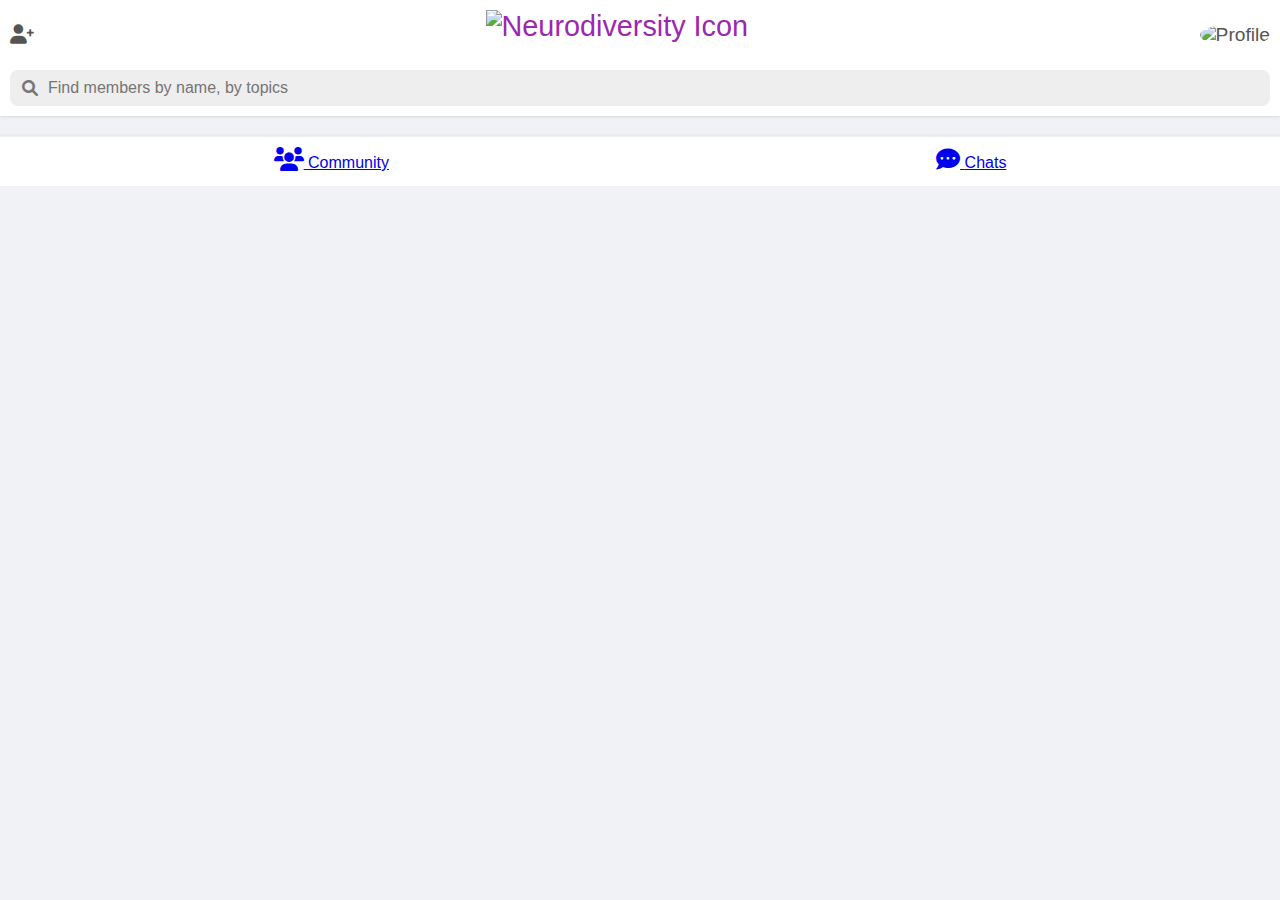
==== index.html @ 848175fd "initial commit" ====
<!DOCTYPE html>
<html lang="en">
<head>
    <meta charset="UTF-8">
    <meta name="viewport" content="width=device-width, initial-scale=1.0">
    <title>Gente strana</title>
    <link rel="stylesheet" href="style.css">
    <link rel="stylesheet" href="https://cdnjs.cloudflare.com/ajax/libs/font-awesome/6.0.0/css/all.min.css" integrity="sha512-9usAa10IRO0HhonpyAIVpjrylPvoDwiPUiKdWk5t3PyolY1cOd4DSE0Ga+ri4AuTroPR5aQvXU9xC6qOPnzFeg==" crossorigin="anonymous" referrerpolicy="no-referrer" /> <!-- Font Awesome for icons -->
</head>
<body>

    <header>
        <div class="top-bar">
            <div class="top-bar-left">
                <i class="fas fa-user-plus"></i>
            </div>
      
            <div class="top-bar-center">
                <img src="https://cdn-icons-png.flaticon.com/512/14733/14733787.png" alt="Neurodiversity Icon" class="neurodiversity-icon">
            </div>
            
                
            <div class="top-bar-right">
                <img src="https://randomuser.me/api/portraits/thumb/men/75.jpg" alt="Profile" class="profile-thumb">
            </div>
        </div>
        <div class="search-bar">
            <i class="fas fa-search"></i>
            <input type="text" placeholder="Find members by name, by topics">
        </div>
    </header>

    <main class="content">
    </main>

    <footer>
        <nav class="bottom-nav">
            <div class="nav-item active">
                <a href="index.html" class="nav-link"> <i class="fas fa-users"></i> <span>Community</span> </a>
            </div>
            <div class="nav-item">
                <a href="chats.html" class="nav-link"> <i class="fas fa-comment-dots"></i> <span>Chats</span> </a>
            </div>
        </nav>
        
    </footer>

      
</body>
<script src="dynamicProfiles.js"></script>  <!-- Link to dynamicProfiles.js (load first) -->
<script src="search_bar.js"></script>         <!-- Link to script.js -->
</html>
---- style.css ----
body {
    font-family: sans-serif;
    margin: 0;
    background-color: #f0f2f5; /* Light grey background */
    color: #333;
}

/* Top Bar */
header {
    background-color: #fff;
    padding: 10px;
    box-shadow: 0 1px 3px rgba(0,0,0,0.1);
}

.neurodiversity-icon {
    height: 50px; /* Adjust size as needed */
    width: auto; /* Maintain aspect ratio */
    display: block; /* To ensure proper vertical alignment */
}

.top-bar {
    display: flex;
    justify-content: space-between;
    align-items: center;
    padding-bottom: 10px;
}

.top-bar-left, .top-bar-right {
    font-size: 1.2em;
    color: #555;
}
.top-bar-center {
    color: #9c27b0; /* Purple color like chat bubble */
    font-size: 1.8em;
}

.profile-thumb {
    width: 30px;
    height: 30px;
    border-radius: 50%;
}


/* Search Bar */
.search-bar {
    display: flex;
    align-items: center;
    background-color: #eee;
    border-radius: 8px;
    padding: 8px 12px;
}

.search-bar i {
    color: #777;
    margin-right: 8px;
}

.search-bar input {
    border: none;
    background-color: transparent;
    width: 100%;
    font-size: 1em;
    outline: none; /* Remove focus outline */
}


/* Content and Profile Cards */
.content {
    padding: 10px;
}

.profile-card {
    background-color: #fff;
    border-radius: 10px;
    margin-bottom: 10px;
    padding: 15px;
    display: flex;
    align-items: flex-start;
    box-shadow: 0 1px 3px rgba(0,0,0,0.1);
}

.profile-card.new-profile {
    border-top: 4px solid #2ecc71; /* Green for "NEW" profiles */
}
.profile-card.popular-profile {
    border-top: 4px solid #f39c12; /* Orange/Yellow for "Popular" profiles */
}


.profile-image {
    position: relative; /* For badges positioning */
    margin-right: 15px;
}

.profile-pic {
    width: 140px; /* Increased size */
    height: 140px; /* Increased size */
    border-radius: 20%; /* less:it becoems a square, more, it becomes a circle */
    object-fit: cover;
}




.online-indicator {
    position: absolute;
    bottom: 5px;
    right: 5px;
    width: 12px;
    height: 12px;
    background-color: #2ecc71; /* Green for online */
    border-radius: 50%;
    border: 2px solid #fff;
}

.new-badge, .popular-badge {
    position: absolute;
    top: -8px;
    left: -8px;
    background-color: #2ecc71; /* Green for NEW badge */
    color: white;
    padding: 5px 8px;
    border-radius: 8px;
    font-size: 0.8em;
}
.popular-badge {
    background-color: #f39c12; /* Orange/Yellow for Popular badge */
}


.profile-details {
    flex: 1; /* Take remaining space */
}

.profile-header {
    margin-bottom: 8px;
}

.name {
    font-weight: bold;
    font-size: 1.1em;
    color: #333;
}

.description {
    color: #555;
    line-height: 1.4;
    margin-bottom: 10px;
}

.languages {
    display: flex;
    gap: 15px;
    font-size: 0.9em;
    color: #666;
}

.languages span {
    display: flex;
    align-items: center;
    gap: 5px;
}

.languages img {
    width: 20px;
    height: 15px;
    object-fit: contain; /* Keep aspect ratio */
    border: 1px solid #ddd; /* Optional border for flags */
}
.level {
    background-color: #ddd;
    color: #555;
    padding: 2px 5px;
    border-radius: 5px;
    font-size: 0.8em;
}


/* Bottom Navigation */
footer {
    background-color: #fff;
    padding: 10px 0;
    border-top: 1px solid #eee;
    box-shadow: 0 -1px 3px rgba(0,0,0,0.05);
}

.bottom-nav {
    display: flex;
    justify-content: space-around;
    align-items: center;
}

.nav-item {
    display: flex;
    flex-direction: column;
    align-items: center;
    color: #777;
    cursor: pointer;
}

.nav-item.active {
    color: #9c27b0; /* Purple for active item */
}

.nav-item i {
    font-size: 1.5em;
    margin-bottom: 5px;
}


/* Responsive adjustments (Optional, but good practice) */
@media (max-width: 600px) {
    .top-bar-center {
        font-size: 1.5em; /* Slightly smaller on smaller screens */
    }
    .search-bar input {
        font-size: 0.95em;
    }
    .profile-card {
        padding: 10px;
        flex-direction: column; /* Stack image and details on smaller screens if needed */
        align-items: center;
        text-align: center; /* Center text on smaller screens */
    }
    .profile-image {
        margin-right: 0;
        margin-bottom: 10px;
    }
    .languages {
        justify-content: center; /* Center language flags on smaller screens */
    }
}


/* --- New CSS for Profile Page and Profile Card Links --- */

/* Remove default link styling from profile cards */
.profile-card-link {
    text-decoration: none; /* Remove underline */
    color: inherit; /* Inherit text color from parent */
    display: block; /* Make the link fill the entire card area */
}

.profile-page-content {
    padding: 20px;
}

.profile-header-section {
    display: flex;
    align-items: flex-start;
    margin-bottom: 20px;
}

.profile-page-pic {
    width: 120px; /* Larger profile pic on profile page */
    height: 120px;
}

.profile-header-details {
    margin-left: 20px;
}

.profile-page-name {
    margin-top: 0;
    font-size: 1.8em;
}

.profile-page-description {
    color: #555;
    line-height: 1.5;
    margin-bottom: 15px;
}

.profile-bio-section {
    margin-bottom: 25px;
    padding: 15px;
    background-color: #fff;
    border-radius: 10px;
    box-shadow: 0 1px 3px rgba(0,0,0,0.1);
}

.profile-bio-section h2 {
    margin-top: 0;
    margin-bottom: 10px;
    font-size: 1.4em;
    color: #333;
}

.profile-bio-section p {
    color: #666;
    line-height: 1.6;
}

.profile-actions-section {
    text-align: center; /* Center the button */
}

.message-button {
    background-color: #9c27b0; /* Purple button color */
    color: white;
    border: none;
    padding: 12px 25px;
    border-radius: 8px;
    cursor: pointer;
    font-size: 1.1em;
}

.message-button:hover {
    background-color: #7b1fa2; /* Darker purple on hover */
}
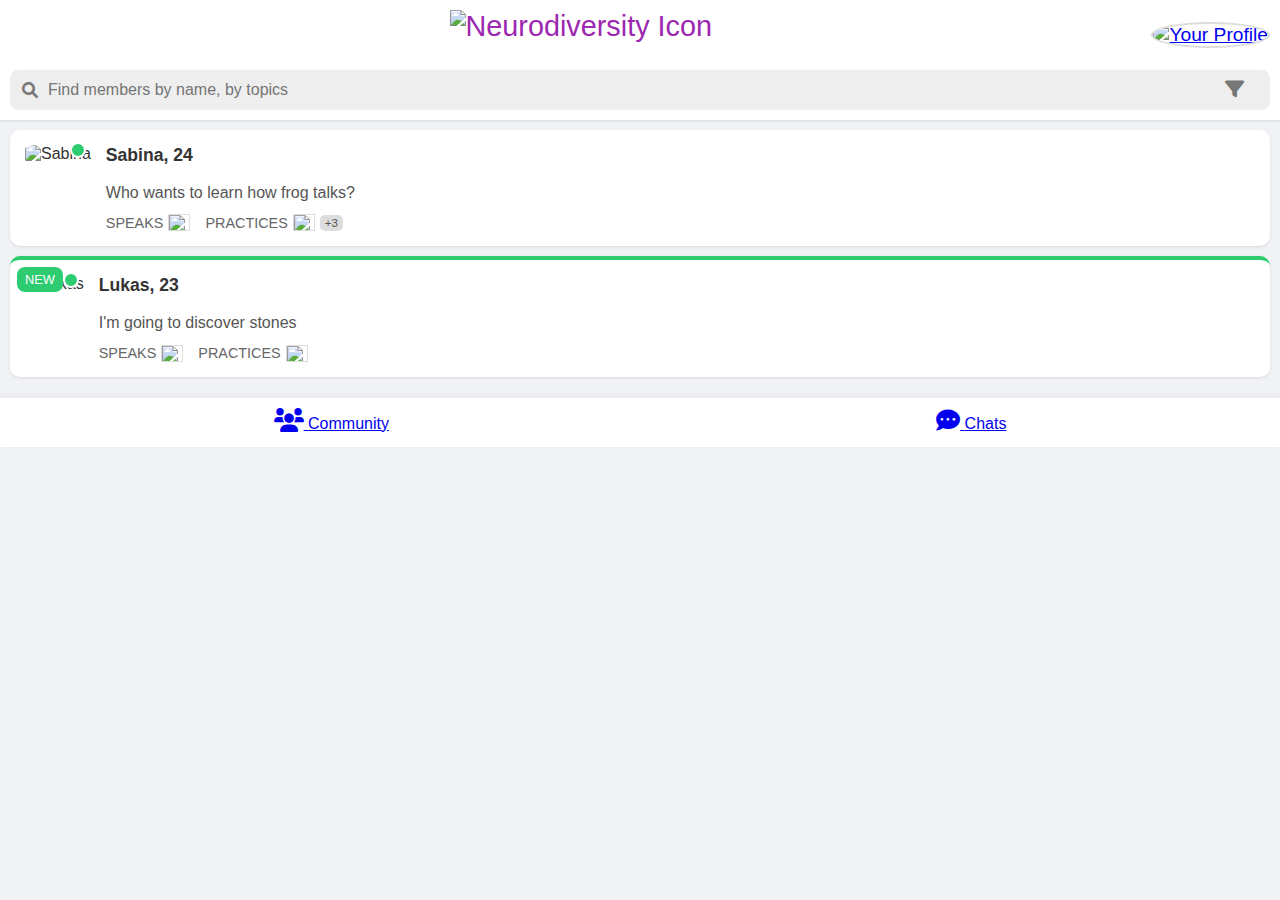
==== commit f6d34bbd: "add" ====
--- a/index.html
+++ b/index.html
@@ -11,22 +11,47 @@
 
     <header>
         <div class="top-bar">
+            <!-- REMOVE TOP LEFT ICON -->
             <div class="top-bar-left">
-                <i class="fas fa-user-plus"></i>
+                <!--  REMOVED: <i class="fas fa-user-plus"></i> -->
             </div>
-      
+
             <div class="top-bar-center">
                 <img src="https://cdn-icons-png.flaticon.com/512/14733/14733787.png" alt="Neurodiversity Icon" class="neurodiversity-icon">
             </div>
-            
-                
+
+            <!-- BIGGER, CLICKABLE PROFILE PIC - LINK TO PERSONAL PROFILE PAGE -->
             <div class="top-bar-right">
-                <img src="https://randomuser.me/api/portraits/thumb/men/75.jpg" alt="Profile" class="profile-thumb">
+                <a href="personal-profile.html"> <img src="https://randomuser.me/api/portraits/thumb/men/75.jpg" alt="Your Profile" class="profile-thumb top-profile-thumb"> </a>
             </div>
         </div>
         <div class="search-bar">
             <i class="fas fa-search"></i>
             <input type="text" placeholder="Find members by name, by topics">
+            <!-- FILTER ICON ADDED HERE -->
+            <button class="filter-button" id="filter-button"> <i class="fas fa-filter"></i> </button>
+        </div>
+        <!-- FILTER OPTIONS (HIDDEN BY DEFAULT) -->
+        <div class="filter-options" id="filter-options" style="display: none;">
+            <div class="filter-group">
+                <label for="gender-filter">Gender:</label>
+                <select id="gender-filter">
+                    <option value="">All</option>
+                    <option value="male">Male</option>
+                    <option value="female">Female</option>
+                    <option value="other">Other</option>
+                </select>
+            </div>
+            <div class="filter-group">
+                <label for="age-filter">Age Range:</label>
+                <select id="age-filter">
+                    <option value="">All</option>
+                    <option value="18-25">18-25</option>
+                    <option value="26-35">26-35</option>
+                    <option value="35+">35+</option>
+                </select>
+            </div>
+            <button id="apply-filters-button">Apply Filters</button>
         </div>
     </header>
 
@@ -42,11 +67,10 @@
                 <a href="chats.html" class="nav-link"> <i class="fas fa-comment-dots"></i> <span>Chats</span> </a>
             </div>
         </nav>
-        
+
     </footer>
 
-      
+    <script src="dynamicProfiles.js"></script>
+    <script src="search_bar.js"></script> 
 </body>
-<script src="dynamicProfiles.js"></script>  <!-- Link to dynamicProfiles.js (load first) -->
-<script src="search_bar.js"></script>         <!-- Link to script.js -->
-</html>
+</html>--- a/style.css
+++ b/style.css
@@ -307,4 +307,73 @@
 
 .message-button:hover {
     background-color: #7b1fa2; /* Darker purple on hover */
+}
+
+.top-profile-thumb {
+    width: 40px; /* Bigger top profile thumbnail */
+    height: 40px;
+    cursor: pointer; /* Indicate it's clickable */
+    border: 2px solid #ddd; /* Optional border to make it stand out more */
+}
+
+.filter-button {
+    background-color: transparent;
+    border: none;
+    color: #777;
+    cursor: pointer;
+    font-size: 1.2em;
+    margin-left: 10px; /* Space between search bar and filter icon */
+    outline: none; /* Remove focus outline */
+}
+.filter-button:hover {
+    color: #555;
+}
+
+.filter-options {
+    background-color: #fff;
+    border-radius: 8px;
+    padding: 15px;
+    box-shadow: 0 2px 5px rgba(0,0,0,0.2);
+    position: absolute; /* Position below the search bar */
+    top: calc(100% + 5px); /* Position just below search bar */
+    right: 0; /* Align to the right of search bar */
+    z-index: 10; /* Ensure it's on top of other content */
+    width: 250px; /* Adjust width as needed */
+}
+
+.filter-group {
+    margin-bottom: 10px;
+}
+
+.filter-group label {
+    display: block;
+    margin-bottom: 5px;
+    font-weight: bold;
+    color: #555;
+}
+
+.filter-group select {
+    width: 100%;
+    padding: 8px;
+    border: 1px solid #ccc;
+    border-radius: 5px;
+    font-size: 1em;
+    outline: none; /* Remove focus outline */
+}
+
+#apply-filters-button {
+    background-color: #9c27b0; /* Purple button color */
+    color: white;
+    border: none;
+    padding: 10px 15px;
+    border-radius: 5px;
+    cursor: pointer;
+    font-size: 1em;
+    display: block; /* Make it full width */
+    width: 100%;
+    margin-top: 15px;
+}
+
+#apply-filters-button:hover {
+    background-color: #7b1fa2; /* Darker purple on hover */
 }